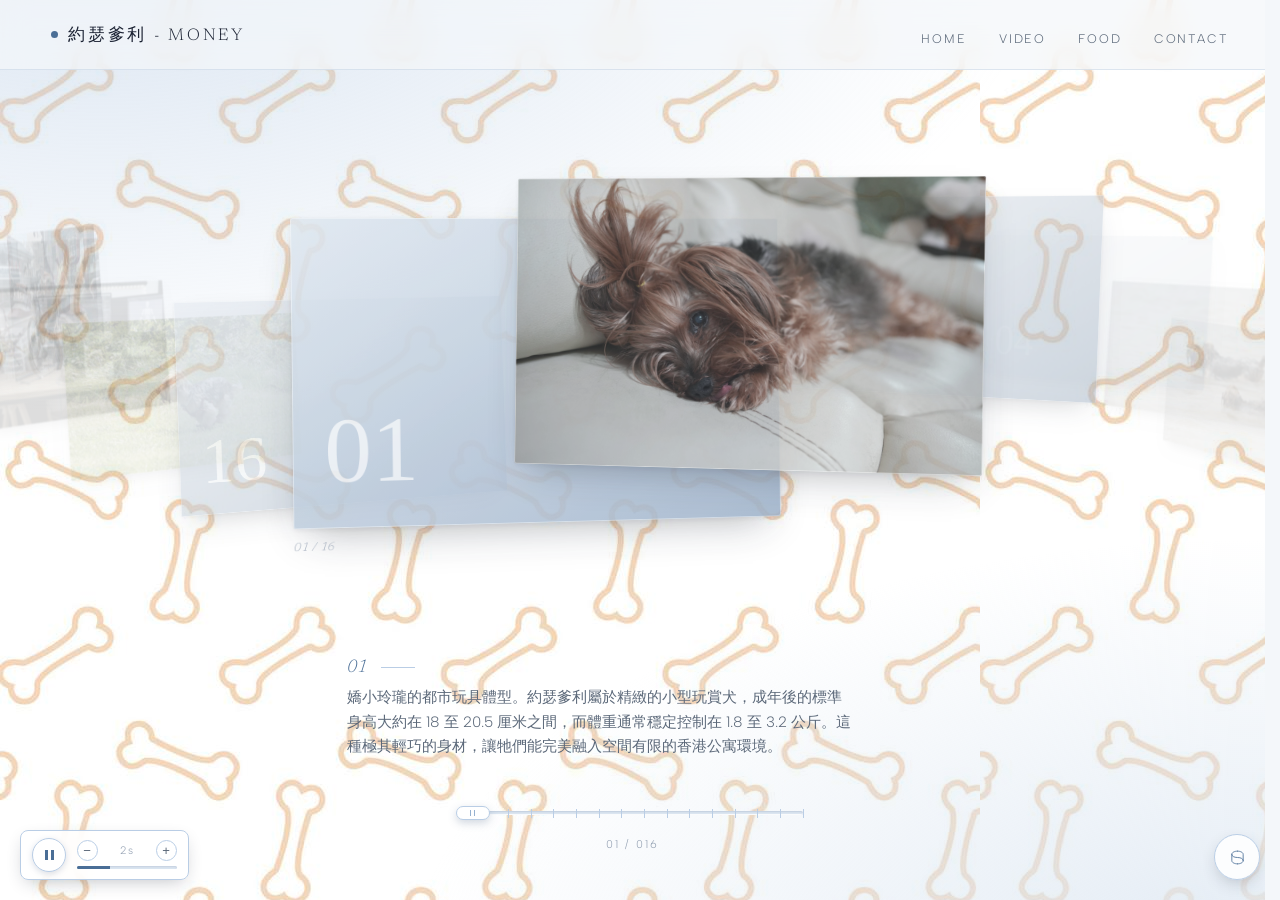
==== index.html @ bf27e322 "Add files via upload" ====
<!DOCTYPE html>

<html lang="en">

<head>
    <meta charset="UTF-8">
    <meta name="viewport" content="width=device-width, initial-scale=1">
    <title>HELIX DRIFT // Aerial archive of Hong Kong</title>
    <meta name="description"
        content="HELIX DRIFT, a nine year aerial and rooftop photographic archive of Hong Kong, wound on a single spool.">
    <link rel="preconnect" href="https://fonts.googleapis.com">
    <link rel="preconnect" href="https://fonts.gstatic.com" crossorigin>
    <link
        href="https://fonts.googleapis.com/css2?family=Albert+Sans:wght@200;300;400;500&family=Newsreader:ital,opsz,wght@0,6..72,200;0,6..72,300;0,6..72,400;1,6..72,300&display=swap"
        rel="stylesheet">
    <link rel="stylesheet" href="style.css">
</head>

<body class="mac-bg"
    style="margin: 0; background-image: url('images/bone.jpg'); background-repeat: repeat; background-attachment: fixed;">
    <header class="bar">
        <a class="brand" href="index.html"><i></i>約瑟爹利 - Money</a>
        <nav class="nav">
            <a href="index.html">Home
                <svg class="wv" viewBox="0 0 10 6" aria-hidden="true">
                    <path d="M1 1 L5 5 L9 1" />
                </svg>
            </a>
            <a href="video.html">Video
                <svg class="wv" viewBox="0 0 10 6" aria-hidden="true">
                    <path d="M1 1 L5 5 L9 1" />
                </svg>
            </a>
            <a href="food.html">Food
                <svg class="wv" viewBox="0 0 10 6" aria-hidden="true">
                    <path d="M1 1 L5 5 L9 1" />
                </svg>
            </a>
            <a href="contact.html">Contact
                <svg class="wv" viewBox="0 0 10 6" aria-hidden="true">
                    <path d="M1 1 L5 5 L9 1" />
                </svg>
            </a>

        </nav>





        <button class="burger" id="burger" aria-label="Open menu" aria-expanded="false" aria-controls="drawer">
            <span></span><span></span><span></span>
        </button>
    </header>
    <nav class="drawer" id="drawer">
        <a href="index.html">Home
            <svg class="wv" viewBox="0 0 10 6" aria-hidden="true">
                <path d="M1 1 L5 5 L9 1" />
            </svg>
        </a>
        <a href="video.html">Video
            <svg class="wv" viewBox="0 0 10 6" aria-hidden="true">
                <path d="M1 1 L5 5 L9 1" />
            </svg>
        </a>
        <a href="food.html">Food
            <svg class="wv" viewBox="0 0 10 6" aria-hidden="true">
                <path d="M1 1 L5 5 L9 1" />
            </svg>
        </a>
        <a href="contact.html">Contact
            <svg class="wv" viewBox="0 0 10 6" aria-hidden="true">
                <path d="M1 1 L5 5 L9 1" />
            </svg>
        </a>




    </nav>


    <main class="wrap" id="top">
        <div class="stage-shell">
            <div class="stage" id="stage" role="group"
                aria-label="Archive spool, drag sideways to wind through the plates">

                <div class="plate" role="button" tabindex="0" data-img="images/money01.jpg" data-alt="" data-month=""
                    data-stock="">
                    <span class="plate-media"></span>
                    <span class="plate-no">01 / 16</span>
                    <div class="plate-info">
                        <h2></h2>
                        <p>嬌小玲瓏的都市玩具體型。約瑟爹利屬於精緻的小型玩賞犬，成年後的標準身高大約在 18 至 20.5 厘米之間，而體重通常穩定控制在 1.8 至 3.2
                            公斤。這種極其輕巧的身材，讓牠們能完美融入空間有限的香港公寓環境。</p>
                    </div>
                </div>
                <div class="plate" role="button" tabindex="0" data-img="images//money02.jpg" data-alt="" data-month=""
                    data-stock="">
                    <span class="plate-media"></span>
                    <span class="plate-no">02 / 16</span>
                    <div class="plate-info">
                        <h2></h2>
                        <p>挺拔自信的優雅站姿。雖然體型在犬界中屈指可數，但牠們站立時背線筆直，頭部高高抬起，展現出一種與生俱來的自信與高貴。牠們走起路來昂首闊步、步伐輕快，完全沒有小狗的畏縮感。</p>
                    </div>
                </div>
                <div class="plate" role="button" tabindex="0" data-img="images/money03.jpg" data-alt="" data-month=""
                    data-stock="">
                    <span class="plate-media"></span>
                    <span class="plate-no">03 / 16</span>
                    <div class="plate-info">
                        <h2></h2>
                        <p>英國約克郡的工業重鎮烙印。這款迷人犬種的出產地可以追溯到 19
                            世紀工業革命時期的英國東北部約克郡（Yorkshire）。當時的約克郡是工商業重鎮，聚集了大量的煤礦場與紡織廠，也是孕育牠們的搖籃。</p>
                    </div>
                </div>
                <div class="plate" role="button" tabindex="0" data-img="images/money04.jpg" data-alt="" data-month=""
                    data-stock="">
                    <span class="plate-media"></span>
                    <span class="plate-no">04 / 16</span>
                    <div class="plate-info">
                        <h2></h2>
                        <p>多種古老梗犬的血統結晶。在起源上，牠們是蘇格蘭移民工人帶來的多種古老梗犬雜交後的結晶。其祖先包括已滅絕的克萊茲代爾梗、佩斯利梗，以及現存的斯凱梗、曼徹斯特梗與馬爾他犬，最終在 1886
                            年獲得**英國犬業俱樂部（The Kennel Club）**的正式承認。</p>
                    </div>
                </div>
                <div class="plate" role="button" tabindex="0" data-img="images/money05.jpg" data-alt="" data-month=""
                    data-stock="">
                    <span class="plate-media"></span>
                    <span class="plate-no">05 / 16</span>
                    <div class="plate-info">
                        <h2></h2>
                        <p>名副其實的礦坑捕鼠能手。雖然如今外表嬌滴滴，但牠們在歷史上是名副其實的工作獵犬。在最初的工廠與礦坑環境中，牠們憑藉著敏捷的身手，深入狹窄的縫隙與洞穴中，專門負責捕捉老鼠及害蟲。</p>
                    </div>
                </div>
                <div class="plate" role="button" tabindex="0" data-img="images/money06.jpg" data-alt="" data-month=""
                    data-stock="">
                    <span class="plate-media"></span>
                    <span class="plate-no">06 / 16</span>
                    <div class="plate-info">
                        <h2></h2>
                        <p>從勞工階級到維多利亞貴族的華麗轉身。隨著時間推移，約瑟爹利的獨特魅力吸引了英國上流社會的目光。在維多利亞女王時代，牠們標誌性的長毛經過精細打理後顯得高貴無比，迅速成為貴婦們爭相攜帶的時髦愛寵，完成了階級大躍升。
                        </p>
                    </div>
                </div>
                <div class="plate" role="button" tabindex="0" data-img="images/money07.jpg" data-alt="" data-month=""
                    data-stock="">
                    <span class="plate-media"></span>
                    <span class="plate-no">07 / 16</span>
                    <div class="plate-info">
                        <h2></h2>
                        <p>如絲綢般傾瀉的寶石長毛。約瑟爹利最引人注目的外貌特徵，莫過於那身筆直、柔滑、富有光澤的單層長毛。牠們的毛髮像絲綢一樣由背脊中線向兩邊均勻垂落，因而獲得**「會移動的寶石」**之美譽。
                        </p>
                    </div>
                </div>
                <div class="plate" role="button" tabindex="0" data-img="images/money08.jpg" data-alt="" data-month=""
                    data-stock="">
                    <span class="plate-media"></span>
                    <span class="plate-no">08 / 16</span>
                    <div class="plate-info">
                        <h2></h2>
                        <p>隨年齡轉變的奇妙毛色。牠們的毛色充滿變幻的魅力，幼犬時期通常呈現黑金色；而隨著年齡增長，成年後的背部會蛻變成亮麗的鋼藍色（Steel Blue），頭部和四肢則呈現富麗的黃褐色。</p>
                    </div>
                </div>
                <div class="plate" role="button" tabindex="0" data-img="images/money09.jpg" data-alt="" data-month=""
                    data-stock="">
                    <span class="plate-media"></span>
                    <span class="plate-no">09 / 16</span>
                    <div class="plate-info">
                        <h2></h2>
                        <p>精緻機警的面部線條。牠們擁有一個稍微扁平的頭骨，配上一雙中等大小、炯炯有神的深色眼睛。眼神中總是透露出聰明與機警，配合黑黑的小鼻子，面部輪廓顯得格外精緻可愛。</p>
                    </div>
                </div>
                <div class="plate" role="button" tabindex="0" data-img="images/money10.jpg" data-alt="" data-month=""
                    data-stock="">
                    <span class="plate-media"></span>
                    <span class="plate-no">10 / 16</span>
                    <div class="plate-info">
                        <h2></h2>
                        <p>靈動敏捷的直立 V 耳。那對小巧的 V 字形耳朵高高聳立在頭頂，稍微一有動靜就會靈活地朝聲音方向轉動。這雙耳朵不僅是牠們標誌性的外貌特徵，更是牠們對周遭環境保持高度警覺的雷達。</p>
                    </div>
                </div>
                <div class="plate" role="button" tabindex="0" data-img="images/money11.jpg" data-alt="" data-month=""
                    data-stock="">
                    <span class="plate-media"></span>
                    <span class="plate-no">11 / 16</span>
                    <div class="plate-info">
                        <h2></h2>
                        <p>小身體裡裝著大狗靈魂。約瑟爹利完美體現了「小身體，大靈魂」的特徵。牠們骨子裡完美繼承了梗犬（Terrier）的勇敢、自信與執拗，面對體型比自己大幾倍的大狗也毫不退縮，常有一種傲然的大將之風。
                        </p>
                    </div>
                </div>
                <div class="plate" role="button" tabindex="0" data-img="images/money12.jpg" data-alt="" data-month=""
                    data-stock="">
                    <span class="plate-media"></span>
                    <span class="plate-no">12 / 16</span>
                    <div class="plate-info">
                        <h2></h2>
                        <p>極度忠誠與黏人的貼心棉襖。對待家庭，牠們是一隻極度黏人且深情的伴侶犬。在家裡牠們就像一塊小磁鐵，主人走到哪裡牠們就跟到哪裡，非常享受融入家人的日常生活中，並渴望被主人寵愛。</p>
                    </div>
                </div>
                <div class="plate" role="button" tabindex="0" data-img="images/money13.jpg" data-alt="" data-month=""
                    data-stock="">
                    <span class="plate-media"></span>
                    <span class="plate-no">13 / 16</span>
                    <div class="plate-info">
                        <h2></h2>
                        <p>天生的警覺性與看門本領。由於聽覺敏銳且對環境變化非常敏銳，只要門外有任何風吹草動，牠們都會立刻察覺並發出吠叫聲提醒主人。不過，這種愛吠叫的傾向需要飼主從幼犬時期做好充足的減敏與社會化訓練。
                        </p>
                    </div>
                </div>
                <div class="plate" role="button" tabindex="0" data-img="images/money14.jpg" data-alt="" data-month=""
                    data-stock="">
                    <span class="plate-media"></span>
                    <span class="plate-no">14 / 16</span>
                    <div class="plate-info">
                        <h2></h2>
                        <p>對鼻敏感友善的低脫毛量。對許多怕家裡狗毛滿天飛的飼主來說，約瑟爹利是極佳的選擇。牠們的毛髮結構類似人類的頭髮，屬於單層毛且極少自然脫落。但由於毛髮會不斷變長，飼主需要每天細心梳理以防毛髮打結。
                        </p>
                    </div>
                </div>
                <div class="plate" role="button" tabindex="0" data-img="images/money15.jpg" data-alt="" data-month=""
                    data-stock="">
                    <span class="plate-media"></span>
                    <span class="plate-no">15 / 16</span>
                    <div class="plate-info">
                        <h2></h2>
                        <p>鍾情於捕獵遊戲與熱愛互動。雖然現在已變成純粹的寵物犬，但牠們體內依然流淌著獵犬的精力。牠們非常喜歡玩丟球、玩拉扯玩具，甚至在地毯上瘋狂挖掘的捕獵替代遊戲，每天都渴望與主人進行豐富的互動。
                        </p>
                    </div>
                </div>
                <div class="plate" role="button" tabindex="0" data-img="images/money16.jpg" data-alt="" data-month=""
                    data-stock="">
                    <span class="plate-media"></span>
                    <span class="plate-no">16 / 16</span>
                    <div class="plate-info">
                        <h2></h2>
                        <p>小型犬常見的健康關懷。在日常照顧上，除了毛髮美容，飼主在日常生活中需要多加留意牠們脆弱的骨骼與器官。特別是髕骨異位、氣管塌陷以及牙周病等小型玩具犬常見的健康問題，需要定期尋求獸醫檢查。
                        </p>
                    </div>
                </div>



            </div>
        </div>
        <section class="caption rv" id="caption" aria-live="polite">
            <div class="cap-head">
                <span class="cap-no" id="capNo">01</span>
                <span class="cap-rule"></span>
                <h1 class="cap-title" id="capTitle">Khlong Toei Water Tanks</h1>
            </div>
            <p class="cap-desc" id="capDesc"></p>
            <div class="cap-meta" id="capMeta"></div>
        </section>
        <div class="scrub-shell rv" id="scrubShell">
            <div class="scrub" id="scrub" role="slider" tabindex="0" aria-label="Spool position" aria-valuemin="1"
                aria-valuemax="9" aria-valuenow="1">
                <div class="scrub-track"></div>
                <div class="scrub-fill" id="scrubFill"></div>
                <div class="scrub-ticks" id="ticks"></div>
                <div class="thumb" id="thumb">
                    <i></i><i></i>
                </div>
            </div>
            <div class="scrub-label" id="scrubLabel">01 / 16</div>
        </div>
        <div></div>
    </main>
    <div class="transport" id="transport" role="group" aria-label="Auto advance">
        <button class="tp-btn playing" id="tpBtn" aria-pressed="true" aria-label="Pause auto advance">
            <svg class="ico-play" width="12" height="13" viewBox="0 0 12 13" aria-hidden="true">
                <path d="M1 1.2 11 6.5 1 11.8Z" fill="#4A6E96" />
            </svg>
            <svg class="ico-pause" width="11" height="12" viewBox="0 0 11 12" aria-hidden="true">
                <rect x="1" y="1" width="3" height="10" fill="#4A6E96" />
                <rect x="7" y="1" width="3" height="10" fill="#4A6E96" />
            </svg>
        </button>
        <span class="tp-stack">
            <span class="tp-dur">
                <button class="tp-step" id="tpMinus" aria-label="Shorter interval">&minus;</button>
                <span class="tp-val" id="tpVal" aria-live="polite">2s</span>
                <button class="tp-step" id="tpPlus" aria-label="Longer interval">+</button>
            </span>
            <span class="tp-line" aria-hidden="true"><i id="tpFill"></i></span>
        </span>
    </div>
    <button class="fab" id="fab" aria-label="Open coil control">
        <svg width="17" height="17" viewBox="0 0 24 24" fill="none" stroke="#4A6E96" stroke-width="1.2"
            stroke-linecap="round">
            <path d="M12 3c-4.5 0-8 2-8 4.5S7 12 12 12s8 2 8 4.5S16.5 21 12 21" />
            <path d="M4 7.5v9C4 19 7.5 21 12 21" />
            <path d="M20 16.5v-9C20 5 16.5 3 12 3" />
        </svg>
    </button>
    <section class="panel" id="panel" role="dialog" aria-label="Coil control" aria-modal="false">
        <h2>Coil</h2>
        <div class="slot">
            <label for="sRx"><span>Coil width</span><span id="vRx">600</span></label>
            <input type="range" id="sRx" min="360" max="780" step="10" value="600">
        </div>
        <div class="slot">
            <label for="sRy"><span>Coil rise</span><span id="vRy">54</span></label>
            <input type="range" id="sRy" min="0" max="96" step="2" value="54">
        </div>
        <div class="slot">
            <label for="sFall"><span>Depth falloff</span><span id="vFall">0.52</span></label>
            <input type="range" id="sFall" min="0.30" max="0.86" step="0.02" value="0.52">
        </div>
        <div class="panel-out">
            <span class="state" id="state">Working spool</span>
            <button class="close" id="close" aria-label="Close coil control">&times;</button>
        </div>
    </section>
    <script src="script.js"></script>
</body>

</html>
---- style.css ----
/*
  Helix Drift Template
  https://templatemo.com/tm-630-helix-drift
*/

:root {
    --canvas: #F4F7FA;
    --sunk: #DDE7F2;
    --pastel: #B9CDE5;
    --pastel-deep: #96B1D0;
    --ink: #1B2233;
    --ink-2: #5B6879;
    --ink-3: #93A0B2;
    --accent: #4A6E96;

    --bar: 70px;
    --plate-w: min(46vw, 620px);

    --rx: 600;
    --ry: 54;
    --coil: 0.9;
    --fall: 0.52;

    --ease: cubic-bezier(.22, 1, .36, 1);
    --dur: .6s;
}

* {
    box-sizing: border-box;
    margin: 0;
    padding: 0
}

html {
    -webkit-text-size-adjust: 100%;
    scroll-behavior: smooth;
    scroll-padding-top: calc(var(--bar) + 18px);
    scrollbar-gutter: stable;
}

body {
    min-height: 100vh;
    background: var(--canvas);
    color: var(--ink);
    font-family: 'Albert Sans', system-ui, sans-serif;
    font-weight: 300;
    overflow-x: hidden;
    position: relative;
}

/* ambient washes */
body::before {
    content: "";
    position: fixed;
    inset: 0;
    z-index: 0;
    pointer-events: none;
    background:
        radial-gradient(120vw 90vh at 8% -10%, rgba(185, 205, 229, .55), transparent 62%),
        radial-gradient(110vw 80vh at 98% 108%, rgba(221, 231, 242, .85), transparent 60%);
}

/* grid + grain */
body::after {
    content: "";
    position: fixed;
    inset: 0;
    z-index: 0;
    pointer-events: none;
    background-image:
        url("data:image/svg+xml;utf8,<svg xmlns='http://www.w3.org/2000/svg' width='320' height='320'><filter id='n'><feTurbulence type='fractalNoise' baseFrequency='0.34' numOctaves='2' stitchTiles='stitch'/></filter><rect width='320' height='320' filter='url(%23n)' opacity='0.10'/></svg>"),
        linear-gradient(to right, rgba(150, 177, 208, .30) 1px, transparent 1px),
        linear-gradient(to bottom, rgba(150, 177, 208, .30) 1px, transparent 1px);
    background-size: 320px 320px, 72px 72px, 72px 72px;
    mix-blend-mode: overlay;
    opacity: .5;
    -webkit-mask-image: radial-gradient(80vw 80vh at 50% 42%, #000 20%, transparent 82%);
    mask-image: radial-gradient(80vw 80vh at 50% 42%, #000 20%, transparent 82%);
}

.wrap {
    position: relative;
    z-index: 1
}

/* ---------- bar ---------- */
.bar {
    position: fixed;
    top: 0;
    left: 0;
    right: 0;
    height: var(--bar);
    z-index: 60;
    display: flex;
    align-items: center;
    justify-content: space-between;
    padding: 0 clamp(18px, 4vw, 54px);
    background: rgba(244, 247, 250, .72);
    backdrop-filter: blur(14px) saturate(120%);
    -webkit-backdrop-filter: blur(14px) saturate(120%);
    border-bottom: 1px solid rgba(150, 177, 208, .28);
}

.brand {
    font-family: 'Newsreader', serif;
    font-weight: 300;
    font-size: 1.06rem;
    letter-spacing: .16em;
    text-transform: uppercase;
    color: var(--ink);
    display: flex;
    align-items: center;
    gap: .62rem;
    text-decoration: none;
}

.brand i {
    width: 7px;
    height: 7px;
    border-radius: 50%;
    background: var(--accent);
    display: block;
    flex: 0 0 auto;
}

.nav {
    display: flex;
    gap: 2rem;
    align-items: center
}

.nav a {
    position: relative;
    color: var(--ink-2);
    text-decoration: none;
    font-size: .78rem;
    letter-spacing: .15em;
    text-transform: uppercase;
    font-weight: 300;
    padding: 14px 0 6px;
}

/* hover drops a chevron in from above the label */
.nav a,
.drawer a {
    transition: color .34s var(--ease)
}

.nav a:hover,
.nav a:focus-visible,
.drawer a:hover,
.drawer a:focus-visible {
    color: var(--accent)
}

.wv {
    position: absolute;
    left: 50%;
    top: 2px;
    width: 10px;
    height: 6px;
    overflow: visible;
    pointer-events: none;
    opacity: 0;
    transform: translate(-50%, -7px);
    transition: opacity .3s var(--ease), transform .42s var(--ease);
}

.wv path {
    fill: none;
    stroke: var(--accent);
    stroke-width: 1;
    stroke-linecap: round;
    stroke-linejoin: round;
}

.nav a:hover .wv,
.nav a:focus-visible .wv {
    opacity: 1;
    transform: translate(-50%, 0)
}

.drawer a {
    position: relative;
    padding: .95rem 0 .85rem
}

.drawer a .wv {
    left: 0;
    top: 2px;
    bottom: auto;
    transform: translate(0, -7px)
}

.drawer a:hover .wv,
.drawer a:focus-visible .wv {
    opacity: 1;
    transform: translate(0, 0)
}

.burger {
    display: none;
    width: 40px;
    height: 40px;
    border: 1px solid rgba(150, 177, 208, .5);
    background: transparent;
    border-radius: 2px;
    cursor: pointer;
    align-items: center;
    justify-content: center;
    flex-direction: column;
    gap: 5px;
}

.burger span {
    display: block;
    width: 16px;
    height: 1px;
    background: var(--ink);
    transition: transform .3s var(--ease), opacity .3s
}

.burger[aria-expanded="true"] span:nth-child(1) {
    transform: translateY(3px) rotate(45deg)
}

.burger[aria-expanded="true"] span:nth-child(2) {
    opacity: 0
}

.burger[aria-expanded="true"] span:nth-child(3) {
    transform: translateY(-3px) rotate(-45deg)
}

/* drawer is a SIBLING of .bar, never a child */
.drawer {
    position: fixed;
    top: var(--bar);
    left: 0;
    right: 0;
    z-index: 55;
    height: calc(100dvh - var(--bar));
    padding: 1.9rem clamp(18px, 5vw, 40px) 80px;
    background: var(--canvas);
    overflow-y: auto;
    overscroll-behavior: contain;
    display: flex;
    flex-direction: column;
    gap: .9rem;
    transform: translateY(-12px);
    opacity: 0;
    visibility: hidden;
    pointer-events: none;
    transition: opacity .32s var(--ease), transform .32s var(--ease), visibility .32s;
}

.drawer.open {
    transform: none;
    opacity: 1;
    visibility: visible;
    pointer-events: auto
}

/* page behind the open drawer stops scrolling, so only one scrollbar is ever live */
body.lock {
    overflow: hidden
}

/* the spool controls slide off to their own side once the stage is scrolled past */
body.away .transport {
    transform: translateX(calc(-100% - 30px));
    opacity: 0;
    pointer-events: none
}

body.away .fab,
body.away .panel {
    transform: translateX(calc(100% + 30px));
    opacity: 0;
    pointer-events: none
}

body.lock .transport,
body.lock .fab {
    opacity: 0;
    pointer-events: none;
    transform: translateY(8px);
}

.drawer a {
    color: var(--ink);
    text-decoration: none;
    font-family: 'Newsreader', serif;
    font-size: 1.15rem;
    font-weight: 300;
    letter-spacing: .01em;
    border-bottom: 1px solid rgba(150, 177, 208, .3);
}

/* ---------- stage ---------- */
.stage-shell {
    padding-top: var(--bar)
}

.stage {
    position: relative;
    height: min(62vh, 560px);
    min-height: 340px;
    perspective: 1400px;
    touch-action: pan-y;
    cursor: grab;
    overflow: hidden;
    min-width: 0;
}

.stage.grabbing {
    cursor: grabbing
}

.plate {
    position: absolute;
    left: 50%;
    top: 50%;
    display: block;
    width: var(--plate-w);
    aspect-ratio: 16/10;
    padding: 0;
    border: 0;
    background: transparent;
    border-radius: 3px;
    cursor: pointer;
    -webkit-user-drag: none;
    user-select: none;
    transform-style: preserve-3d;
    backface-visibility: hidden;
    /* promoted once at parse time, never toggled, toggling is what flashes on mobile */
    will-change: transform, opacity;
}

.plate>* {
    pointer-events: none
}

.plate-media {
    position: absolute;
    inset: 0;
    border-radius: 3px;
    overflow: hidden;
    background-color: var(--sunk);
    background-size: cover;
    background-position: center;
    box-shadow: 0 22px 46px -20px rgba(27, 34, 51, .42), 0 2px 6px rgba(27, 34, 51, .08);
}

.plate-media::after {
    content: "";
    position: absolute;
    inset: 0;
    box-shadow: inset 0 0 0 1px rgba(255, 255, 255, .42);
    border-radius: 3px;
}

.plate-no {
    position: absolute;
    left: 0;
    bottom: -30px;
    font-family: 'Newsreader', serif;
    font-style: italic;
    font-weight: 300;
    font-size: .9rem;
    color: var(--ink-3);
    letter-spacing: .04em;
    opacity: 0;
    transition: opacity .3s;
}

.plate.is-centre .plate-no {
    opacity: 1
}

.plate.press .plate-media {
    transform: scale(.988);
    transition: transform .14s var(--ease)
}

.plate:focus-visible {
    outline: 2px solid var(--accent);
    outline-offset: 6px
}

/* the real copy lives here in the markup, the caption block reads it out */
.plate-info {
    position: absolute;
    width: 1px;
    height: 1px;
    overflow: hidden;
    clip-path: inset(50%);
    white-space: nowrap;
}

/* ---------- caption ---------- */
.caption {
    max-width: 620px;
    min-height: 96px;
    margin: 1.9rem auto 0;
    padding: 0 clamp(18px, 5vw, 24px);
    transition: opacity .22s var(--ease), transform .22s var(--ease);
}

.caption.swap {
    opacity: 0;
    transform: translateY(6px)
}

.cap-head {
    display: flex;
    align-items: baseline;
    gap: .9rem;
    margin-bottom: .5rem
}

.cap-no {
    font-family: 'Newsreader', serif;
    font-style: italic;
    font-weight: 300;
    font-size: 1.15rem;
    color: var(--accent)
}

.cap-rule {
    flex: 0 0 34px;
    height: 1px;
    background: var(--pastel);
    transform: translateY(-4px)
}

.cap-title {
    font-family: 'Newsreader', serif;
    font-weight: 300;
    font-size: 1.5rem;
    letter-spacing: -.02em;
    line-height: 1.2
}

.cap-desc {
    font-size: .94rem;
    line-height: 1.62;
    color: var(--ink-2);
    font-weight: 300;
    max-width: 56ch
}

.cap-meta {
    margin-top: .7rem;
    font-size: .7rem;
    letter-spacing: .16em;
    text-transform: uppercase;
    color: var(--ink-3);
    display: flex;
    flex-wrap: wrap;
    gap: .4rem 1.1rem;
}

/* ---------- scrub ---------- */
.scrub-shell {
    margin: 1.9rem auto 0;
    width: 340px;
    max-width: calc(100vw - 44px);
    min-width: 0;
}

.scrub {
    position: relative;
    height: 26px;
    display: flex;
    align-items: center;
    touch-action: none;
    cursor: pointer;
}

.scrub:focus-visible {
    outline: 2px solid var(--accent);
    outline-offset: 6px;
    border-radius: 4px
}

.scrub-track {
    position: absolute;
    left: 0;
    right: 0;
    height: 4px;
    border-radius: 2px;
    background: var(--sunk);
    box-shadow: inset 0 1px 2px rgba(90, 110, 145, .22), inset 0 -1px 0 rgba(255, 255, 255, .9);
}

.scrub-fill {
    position: absolute;
    left: 0;
    height: 4px;
    border-radius: 2px;
    background: var(--pastel-deep);
    width: 0;
}

.scrub-ticks {
    position: absolute;
    left: 0;
    right: 0;
    height: 26px;
    pointer-events: none
}

.tick {
    position: absolute;
    top: 50%;
    width: 1px;
    height: 9px;
    margin-top: -4.5px;
    background: var(--pastel);
    transition: height .3s var(--ease), background .3s, margin-top .3s var(--ease);
}

.tick.on {
    height: 13px;
    margin-top: -6.5px;
    background: var(--accent)
}

.thumb {
    position: absolute;
    top: 50%;
    width: 34px;
    height: 14px;
    margin-top: -7px;
    margin-left: -17px;
    border-radius: 7px;
    background: #fff;
    border: 1px solid var(--pastel);
    box-shadow: 0 3px 8px rgba(90, 110, 145, .28);
    display: flex;
    align-items: center;
    justify-content: center;
    gap: 3px;
    pointer-events: none;
}

.thumb i {
    width: 1px;
    height: 6px;
    background: var(--pastel-deep);
    display: block
}

.scrub-label {
    margin-top: .7rem;
    text-align: center;
    font-size: .7rem;
    letter-spacing: .18em;
    color: var(--ink-3);
    font-variant-numeric: tabular-nums;
}

/* ---------- footer ---------- */
.foot {
    margin-top: clamp(48px, 8vh, 96px);
    background: var(--sunk);
    border-top: 1px solid rgba(150, 177, 208, .4);
    padding: 2.4rem clamp(18px, 5vw, 54px);
    display: flex;
    flex-wrap: wrap;
    gap: 1rem;
    justify-content: space-between;
    align-items: center;
    font-size: .78rem;
    color: var(--ink-2);
}

.foot a {
    color: var(--accent);
    text-decoration: none;
    border-bottom: 1px solid rgba(74, 110, 150, .35)
}

.foot a:hover {
    border-bottom-color: var(--accent)
}

/* ---------- coil control ---------- */
.fab {
    position: fixed;
    right: 20px;
    bottom: 20px;
    z-index: 70;
    width: 46px;
    height: 46px;
    border-radius: 50%;
    background: rgba(255, 255, 255, .86);
    border: 1px solid var(--pastel);
    backdrop-filter: blur(10px);
    -webkit-backdrop-filter: blur(10px);
    box-shadow: 0 6px 18px -6px rgba(27, 34, 51, .3);
    display: flex;
    align-items: center;
    justify-content: center;
    cursor: pointer;
    transition: opacity .3s var(--ease), transform .3s var(--ease);
}

.fab.gone {
    opacity: 0;
    transform: scale(.68);
    pointer-events: none
}

.fab:focus-visible {
    outline: 2px solid var(--accent);
    outline-offset: 3px
}

.panel {
    position: fixed;
    right: 20px;
    bottom: 20px;
    z-index: 71;
    width: min(308px, calc(100vw - 28px));
    padding: 1.15rem 1.15rem .95rem;
    border-radius: 8px;
    background: rgba(255, 255, 255, .82);
    backdrop-filter: blur(16px) saturate(124%);
    -webkit-backdrop-filter: blur(16px) saturate(124%);
    border: 1px solid rgba(255, 255, 255, .9);
    box-shadow: -6px -6px 16px rgba(255, 255, 255, .9), 6px 6px 20px rgba(150, 177, 208, .34);
    opacity: 0;
    visibility: hidden;
    transform: translateY(14px) scale(.97);
    pointer-events: none;
    transition: opacity .3s var(--ease), transform .3s var(--ease), visibility .3s;
}

.panel.open {
    opacity: 1;
    visibility: visible;
    transform: none;
    pointer-events: auto
}

.panel h2 {
    font-family: 'Newsreader', serif;
    font-weight: 300;
    font-size: .94rem;
    letter-spacing: .14em;
    text-transform: uppercase;
    color: var(--ink);
    margin-bottom: 1rem;
}

.slot {
    margin-bottom: .85rem
}

.slot label {
    display: flex;
    justify-content: space-between;
    font-size: .68rem;
    letter-spacing: .14em;
    text-transform: uppercase;
    color: var(--ink-3);
    margin-bottom: .45rem;
    font-variant-numeric: tabular-nums;
}

input[type=range] {
    -webkit-appearance: none;
    appearance: none;
    width: 100%;
    height: 16px;
    background: transparent;
    cursor: pointer;
}

input[type=range]::-webkit-slider-runnable-track {
    height: 4px;
    border-radius: 2px;
    background: linear-gradient(to right, var(--pastel-deep) 0 var(--fill, 50%), var(--sunk) var(--fill, 50%) 100%);
    box-shadow: inset 0 1px 2px rgba(90, 110, 145, .2);
}

input[type=range]::-moz-range-track {
    height: 4px;
    border-radius: 2px;
    background: linear-gradient(to right, var(--pastel-deep) 0 var(--fill, 50%), var(--sunk) var(--fill, 50%) 100%);
}

input[type=range]::-webkit-slider-thumb {
    -webkit-appearance: none;
    width: 15px;
    height: 15px;
    border-radius: 50%;
    background: #fff;
    border: 1px solid var(--pastel-deep);
    margin-top: -5.5px;
    box-shadow: 0 2px 5px rgba(90, 110, 145, .3);
}

input[type=range]::-moz-range-thumb {
    width: 15px;
    height: 15px;
    border-radius: 50%;
    border: 1px solid var(--pastel-deep);
    background: #fff;
    box-shadow: 0 2px 5px rgba(90, 110, 145, .3);
}

input[type=range]:focus-visible {
    outline: 2px solid var(--accent);
    outline-offset: 4px;
    border-radius: 4px
}

.panel-out {
    display: flex;
    align-items: center;
    gap: .7rem;
    margin-top: .9rem;
    padding-top: .75rem;
    border-top: 1px solid rgba(150, 177, 208, .35);
}

.state {
    font-size: .76rem;
    color: var(--ink-2);
    letter-spacing: .02em
}

.close {
    margin-left: auto;
    width: 36px;
    height: 36px;
    border-radius: 50%;
    border: 1px solid var(--pastel);
    background: rgba(255, 255, 255, .9);
    cursor: pointer;
    display: flex;
    align-items: center;
    justify-content: center;
    box-shadow: -3px -3px 8px rgba(255, 255, 255, .9), 3px 3px 8px rgba(150, 177, 208, .3);
    color: var(--ink-2);
    font-size: 1rem;
    line-height: 1;
}

.close:active {
    box-shadow: inset 2px 2px 5px rgba(150, 177, 208, .35)
}

.close:focus-visible {
    outline: 2px solid var(--accent);
    outline-offset: 3px
}


/* ---------- sheets ---------- */
.sheet {
    max-width: 620px;
    margin: clamp(52px, 9vh, 104px) auto 0;
    padding: 0 clamp(18px, 5vw, 24px);
}

.sheet-tag {
    display: block;
    font-size: .68rem;
    letter-spacing: .2em;
    text-transform: uppercase;
    color: var(--ink-3);
    margin-bottom: .9rem;
}

.sheet h2 {
    font-family: 'Newsreader', serif;
    font-weight: 300;
    font-size: clamp(1.5rem, 3.4vw, 2rem);
    letter-spacing: -.02em;
    line-height: 1.18;
    margin-bottom: 1rem;
}

.sheet p {
    font-size: .95rem;
    line-height: 1.75;
    color: var(--ink-2);
    margin-bottom: 1rem;
    max-width: 58ch
}

.facts {
    display: grid;
    grid-template-columns: repeat(2, 1fr);
    gap: 1px;
    margin-top: 1.6rem;
    background: rgba(150, 177, 208, .35);
    border: 1px solid rgba(150, 177, 208, .35);
    border-radius: 3px;
    overflow: hidden;
}

.facts>div {
    background: var(--canvas);
    padding: .95rem 1rem
}

.facts dt {
    font-size: .66rem;
    letter-spacing: .16em;
    text-transform: uppercase;
    color: var(--ink-3);
    margin-bottom: .35rem
}

.facts dd {
    font-family: 'Newsreader', serif;
    font-weight: 300;
    font-size: 1.15rem;
    color: var(--ink)
}

.lines {
    list-style: none;
    margin-top: 1.4rem;
    border-top: 1px solid rgba(150, 177, 208, .35)
}

.lines li {
    display: flex;
    flex-wrap: wrap;
    gap: .4rem 1.4rem;
    align-items: baseline;
    padding: .85rem 0;
    border-bottom: 1px solid rgba(150, 177, 208, .35);
}

.lines span {
    flex: 0 0 84px;
    font-size: .66rem;
    letter-spacing: .16em;
    text-transform: uppercase;
    color: var(--ink-3);
}

.lines a {
    color: var(--ink);
    text-decoration: none;
    border-bottom: 1px solid rgba(74, 110, 150, .3);
    font-size: .95rem
}

.lines a:hover {
    border-bottom-color: var(--accent);
    color: var(--accent)
}

/* ---------- transport ---------- */
.transport {
    position: fixed;
    left: 20px;
    bottom: 20px;
    z-index: 70;
    display: flex;
    align-items: center;
    gap: .65rem;
    padding: .45rem .7rem;
    border-radius: 8px;
    background: rgba(255, 255, 255, .86);
    border: 1px solid var(--pastel);
    backdrop-filter: blur(10px) saturate(120%);
    -webkit-backdrop-filter: blur(10px) saturate(120%);
    box-shadow: 0 6px 18px -6px rgba(27, 34, 51, .3);
    transition: opacity .28s var(--ease), transform .28s var(--ease);
}

.tp-btn {
    width: 34px;
    height: 34px;
    border-radius: 50%;
    flex: 0 0 auto;
    border: 1px solid var(--pastel);
    background: #fff;
    cursor: pointer;
    display: flex;
    align-items: center;
    justify-content: center;
    box-shadow: 0 2px 6px rgba(90, 110, 145, .22);
}

.tp-btn .ico-pause {
    display: none
}

.tp-btn.playing .ico-play {
    display: none
}

.tp-btn.playing .ico-pause {
    display: block
}

.tp-stack {
    display: flex;
    flex-direction: column;
    gap: 5px;
    width: 100px
}

.tp-line {
    position: relative;
    display: block;
    width: 100%;
    height: 3px;
    border-radius: 2px;
    overflow: hidden;
    background: var(--sunk);
    box-shadow: inset 0 1px 2px rgba(90, 110, 145, .2);
}

.tp-line i {
    position: absolute;
    left: 0;
    top: 0;
    bottom: 0;
    width: 0;
    background: var(--accent)
}

.tp-dur {
    display: flex;
    align-items: center;
    justify-content: space-between;
    width: 100%
}

.tp-step {
    width: 21px;
    height: 21px;
    border-radius: 50%;
    flex: 0 0 auto;
    border: 1px solid var(--pastel);
    background: #fff;
    color: var(--ink-2);
    font-size: .82rem;
    line-height: 1;
    cursor: pointer;
    display: flex;
    align-items: center;
    justify-content: center;
}

.tp-step[disabled] {
    opacity: .35;
    cursor: default
}

.tp-val {
    flex: 1 1 auto;
    text-align: center;
    font-size: .68rem;
    letter-spacing: .08em;
    color: var(--ink-3);
    font-variant-numeric: tabular-nums;
}

.tp-btn:focus-visible,
.tp-step:focus-visible {
    outline: 2px solid var(--accent);
    outline-offset: 3px
}

/* ---------- reveal ---------- */
.rv {
    opacity: 0;
    transform: translateY(16px);
    transition: opacity .7s var(--ease), transform .7s var(--ease)
}

.rv.in {
    opacity: 1;
    transform: none
}

/* ---------- responsive ---------- */
@media (max-width:900px) {

    /* fixed + mix-blend-mode repaints the whole layer on every scroll frame on mobile */
    body::before,
    body::after {
        position: absolute;
        mix-blend-mode: normal
    }

    body::after {
        opacity: .28
    }

    :root {
        --bar: 64px;
        --plate-w: min(74vw, 420px);
        --rx: 280;
    }

    .nav {
        display: none
    }

    .burger {
        display: flex
    }

    .bar {
        background: var(--canvas);
        backdrop-filter: none;
        -webkit-backdrop-filter: none
    }

    .stage {
        height: 48vh;
        min-height: 280px
    }

    .caption {
        margin-top: 1.4rem
    }
}

@media (max-width:560px) {
    :root {
        --plate-w: min(80vw, 360px);
        --rx: 200;
    }

    .cap-title {
        font-size: 1.28rem
    }

    .facts {
        grid-template-columns: 1fr
    }

    .transport {
        left: 14px;
        bottom: 14px;
        gap: .55rem;
        padding: .4rem .55rem
    }

    .tp-stack {
        width: 78px
    }

    .fab {
        right: 16px;
        bottom: 16px;
        width: 42px;
        height: 42px
    }

    .panel {
        right: 14px;
        bottom: 14px
    }
}

@media (prefers-reduced-motion:reduce) {
    html {
        scroll-behavior: auto
    }

    *,
    *::before,
    *::after {
        animation-duration: .001ms !important;
        transition-duration: .001ms !important
    }

    .rv {
        opacity: 1;
        transform: none
    }
}
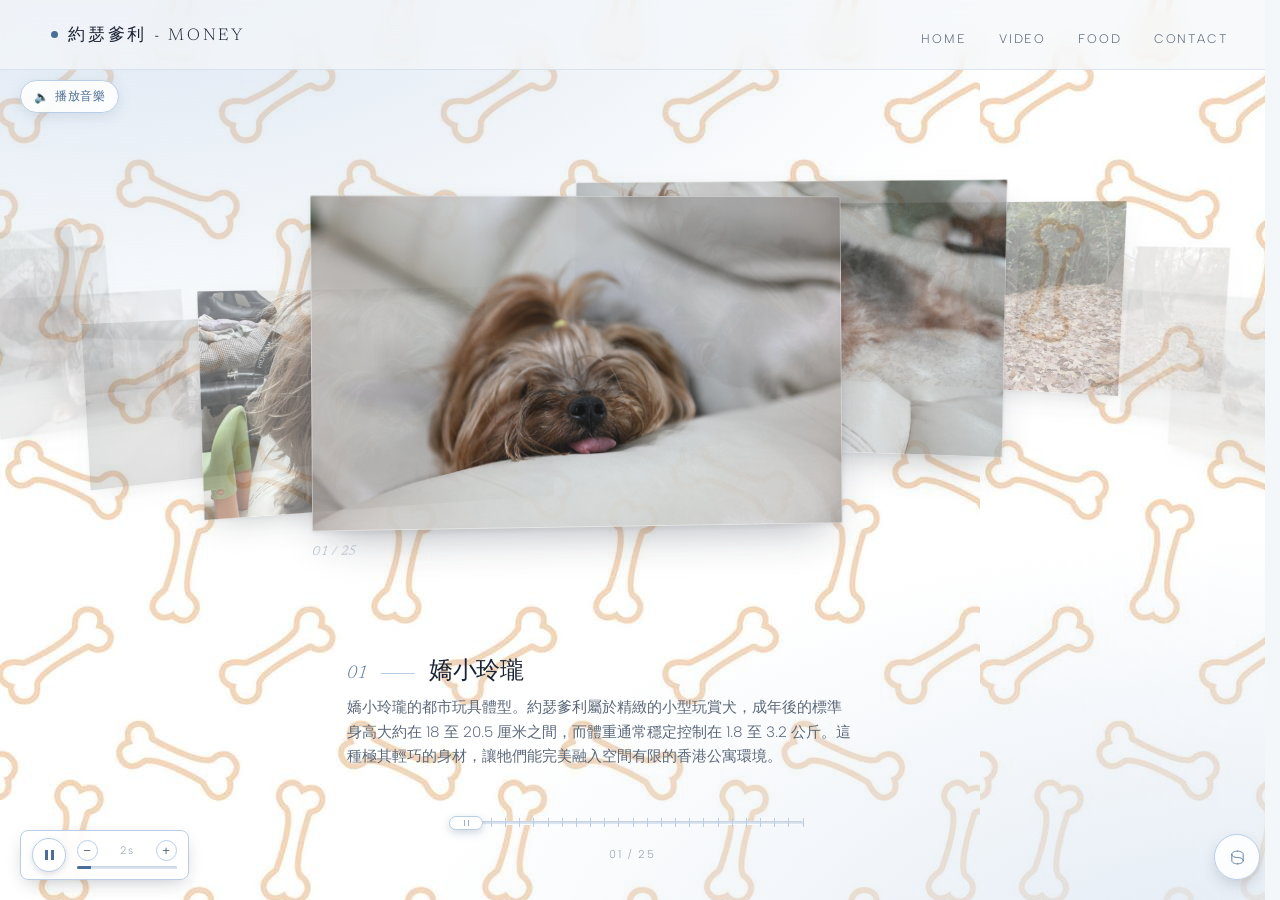
==== commit 238db508: "Update site: 25-photo spool, Chinese descriptions, background music, lowercase image names" ====
--- a/index.html
+++ b/index.html
@@ -1,319 +1,519 @@
-<!DOCTYPE html>
-
-<html lang="en">
-
-<head>
-    <meta charset="UTF-8">
-    <meta name="viewport" content="width=device-width, initial-scale=1">
-    <title>HELIX DRIFT // Aerial archive of Hong Kong</title>
-    <meta name="description"
-        content="HELIX DRIFT, a nine year aerial and rooftop photographic archive of Hong Kong, wound on a single spool.">
-    <link rel="preconnect" href="https://fonts.googleapis.com">
-    <link rel="preconnect" href="https://fonts.gstatic.com" crossorigin>
-    <link
-        href="https://fonts.googleapis.com/css2?family=Albert+Sans:wght@200;300;400;500&family=Newsreader:ital,opsz,wght@0,6..72,200;0,6..72,300;0,6..72,400;1,6..72,300&display=swap"
-        rel="stylesheet">
-    <link rel="stylesheet" href="style.css">
-</head>
-
-<body class="mac-bg"
-    style="margin: 0; background-image: url('images/bone.jpg'); background-repeat: repeat; background-attachment: fixed;">
-    <header class="bar">
-        <a class="brand" href="index.html"><i></i>約瑟爹利 - Money</a>
-        <nav class="nav">
-            <a href="index.html">Home
-                <svg class="wv" viewBox="0 0 10 6" aria-hidden="true">
-                    <path d="M1 1 L5 5 L9 1" />
-                </svg>
-            </a>
-            <a href="video.html">Video
-                <svg class="wv" viewBox="0 0 10 6" aria-hidden="true">
-                    <path d="M1 1 L5 5 L9 1" />
-                </svg>
-            </a>
-            <a href="food.html">Food
-                <svg class="wv" viewBox="0 0 10 6" aria-hidden="true">
-                    <path d="M1 1 L5 5 L9 1" />
-                </svg>
-            </a>
-            <a href="contact.html">Contact
-                <svg class="wv" viewBox="0 0 10 6" aria-hidden="true">
-                    <path d="M1 1 L5 5 L9 1" />
-                </svg>
-            </a>
-
-        </nav>
-
-
-
-
-
-        <button class="burger" id="burger" aria-label="Open menu" aria-expanded="false" aria-controls="drawer">
-            <span></span><span></span><span></span>
-        </button>
-    </header>
-    <nav class="drawer" id="drawer">
-        <a href="index.html">Home
-            <svg class="wv" viewBox="0 0 10 6" aria-hidden="true">
-                <path d="M1 1 L5 5 L9 1" />
-            </svg>
-        </a>
-        <a href="video.html">Video
-            <svg class="wv" viewBox="0 0 10 6" aria-hidden="true">
-                <path d="M1 1 L5 5 L9 1" />
-            </svg>
-        </a>
-        <a href="food.html">Food
-            <svg class="wv" viewBox="0 0 10 6" aria-hidden="true">
-                <path d="M1 1 L5 5 L9 1" />
-            </svg>
-        </a>
-        <a href="contact.html">Contact
-            <svg class="wv" viewBox="0 0 10 6" aria-hidden="true">
-                <path d="M1 1 L5 5 L9 1" />
-            </svg>
-        </a>
-
-
-
-
-    </nav>
-
-
-    <main class="wrap" id="top">
-        <div class="stage-shell">
-            <div class="stage" id="stage" role="group"
-                aria-label="Archive spool, drag sideways to wind through the plates">
-
-                <div class="plate" role="button" tabindex="0" data-img="images/money01.jpg" data-alt="" data-month=""
-                    data-stock="">
-                    <span class="plate-media"></span>
-                    <span class="plate-no">01 / 16</span>
-                    <div class="plate-info">
-                        <h2></h2>
-                        <p>嬌小玲瓏的都市玩具體型。約瑟爹利屬於精緻的小型玩賞犬，成年後的標準身高大約在 18 至 20.5 厘米之間，而體重通常穩定控制在 1.8 至 3.2
-                            公斤。這種極其輕巧的身材，讓牠們能完美融入空間有限的香港公寓環境。</p>
-                    </div>
-                </div>
-                <div class="plate" role="button" tabindex="0" data-img="images//money02.jpg" data-alt="" data-month=""
-                    data-stock="">
-                    <span class="plate-media"></span>
-                    <span class="plate-no">02 / 16</span>
-                    <div class="plate-info">
-                        <h2></h2>
-                        <p>挺拔自信的優雅站姿。雖然體型在犬界中屈指可數，但牠們站立時背線筆直，頭部高高抬起，展現出一種與生俱來的自信與高貴。牠們走起路來昂首闊步、步伐輕快，完全沒有小狗的畏縮感。</p>
-                    </div>
-                </div>
-                <div class="plate" role="button" tabindex="0" data-img="images/money03.jpg" data-alt="" data-month=""
-                    data-stock="">
-                    <span class="plate-media"></span>
-                    <span class="plate-no">03 / 16</span>
-                    <div class="plate-info">
-                        <h2></h2>
-                        <p>英國約克郡的工業重鎮烙印。這款迷人犬種的出產地可以追溯到 19
-                            世紀工業革命時期的英國東北部約克郡（Yorkshire）。當時的約克郡是工商業重鎮，聚集了大量的煤礦場與紡織廠，也是孕育牠們的搖籃。</p>
-                    </div>
-                </div>
-                <div class="plate" role="button" tabindex="0" data-img="images/money04.jpg" data-alt="" data-month=""
-                    data-stock="">
-                    <span class="plate-media"></span>
-                    <span class="plate-no">04 / 16</span>
-                    <div class="plate-info">
-                        <h2></h2>
-                        <p>多種古老梗犬的血統結晶。在起源上，牠們是蘇格蘭移民工人帶來的多種古老梗犬雜交後的結晶。其祖先包括已滅絕的克萊茲代爾梗、佩斯利梗，以及現存的斯凱梗、曼徹斯特梗與馬爾他犬，最終在 1886
-                            年獲得**英國犬業俱樂部（The Kennel Club）**的正式承認。</p>
-                    </div>
-                </div>
-                <div class="plate" role="button" tabindex="0" data-img="images/money05.jpg" data-alt="" data-month=""
-                    data-stock="">
-                    <span class="plate-media"></span>
-                    <span class="plate-no">05 / 16</span>
-                    <div class="plate-info">
-                        <h2></h2>
-                        <p>名副其實的礦坑捕鼠能手。雖然如今外表嬌滴滴，但牠們在歷史上是名副其實的工作獵犬。在最初的工廠與礦坑環境中，牠們憑藉著敏捷的身手，深入狹窄的縫隙與洞穴中，專門負責捕捉老鼠及害蟲。</p>
-                    </div>
-                </div>
-                <div class="plate" role="button" tabindex="0" data-img="images/money06.jpg" data-alt="" data-month=""
-                    data-stock="">
-                    <span class="plate-media"></span>
-                    <span class="plate-no">06 / 16</span>
-                    <div class="plate-info">
-                        <h2></h2>
-                        <p>從勞工階級到維多利亞貴族的華麗轉身。隨著時間推移，約瑟爹利的獨特魅力吸引了英國上流社會的目光。在維多利亞女王時代，牠們標誌性的長毛經過精細打理後顯得高貴無比，迅速成為貴婦們爭相攜帶的時髦愛寵，完成了階級大躍升。
-                        </p>
-                    </div>
-                </div>
-                <div class="plate" role="button" tabindex="0" data-img="images/money07.jpg" data-alt="" data-month=""
-                    data-stock="">
-                    <span class="plate-media"></span>
-                    <span class="plate-no">07 / 16</span>
-                    <div class="plate-info">
-                        <h2></h2>
-                        <p>如絲綢般傾瀉的寶石長毛。約瑟爹利最引人注目的外貌特徵，莫過於那身筆直、柔滑、富有光澤的單層長毛。牠們的毛髮像絲綢一樣由背脊中線向兩邊均勻垂落，因而獲得**「會移動的寶石」**之美譽。
-                        </p>
-                    </div>
-                </div>
-                <div class="plate" role="button" tabindex="0" data-img="images/money08.jpg" data-alt="" data-month=""
-                    data-stock="">
-                    <span class="plate-media"></span>
-                    <span class="plate-no">08 / 16</span>
-                    <div class="plate-info">
-                        <h2></h2>
-                        <p>隨年齡轉變的奇妙毛色。牠們的毛色充滿變幻的魅力，幼犬時期通常呈現黑金色；而隨著年齡增長，成年後的背部會蛻變成亮麗的鋼藍色（Steel Blue），頭部和四肢則呈現富麗的黃褐色。</p>
-                    </div>
-                </div>
-                <div class="plate" role="button" tabindex="0" data-img="images/money09.jpg" data-alt="" data-month=""
-                    data-stock="">
-                    <span class="plate-media"></span>
-                    <span class="plate-no">09 / 16</span>
-                    <div class="plate-info">
-                        <h2></h2>
-                        <p>精緻機警的面部線條。牠們擁有一個稍微扁平的頭骨，配上一雙中等大小、炯炯有神的深色眼睛。眼神中總是透露出聰明與機警，配合黑黑的小鼻子，面部輪廓顯得格外精緻可愛。</p>
-                    </div>
-                </div>
-                <div class="plate" role="button" tabindex="0" data-img="images/money10.jpg" data-alt="" data-month=""
-                    data-stock="">
-                    <span class="plate-media"></span>
-                    <span class="plate-no">10 / 16</span>
-                    <div class="plate-info">
-                        <h2></h2>
-                        <p>靈動敏捷的直立 V 耳。那對小巧的 V 字形耳朵高高聳立在頭頂，稍微一有動靜就會靈活地朝聲音方向轉動。這雙耳朵不僅是牠們標誌性的外貌特徵，更是牠們對周遭環境保持高度警覺的雷達。</p>
-                    </div>
-                </div>
-                <div class="plate" role="button" tabindex="0" data-img="images/money11.jpg" data-alt="" data-month=""
-                    data-stock="">
-                    <span class="plate-media"></span>
-                    <span class="plate-no">11 / 16</span>
-                    <div class="plate-info">
-                        <h2></h2>
-                        <p>小身體裡裝著大狗靈魂。約瑟爹利完美體現了「小身體，大靈魂」的特徵。牠們骨子裡完美繼承了梗犬（Terrier）的勇敢、自信與執拗，面對體型比自己大幾倍的大狗也毫不退縮，常有一種傲然的大將之風。
-                        </p>
-                    </div>
-                </div>
-                <div class="plate" role="button" tabindex="0" data-img="images/money12.jpg" data-alt="" data-month=""
-                    data-stock="">
-                    <span class="plate-media"></span>
-                    <span class="plate-no">12 / 16</span>
-                    <div class="plate-info">
-                        <h2></h2>
-                        <p>極度忠誠與黏人的貼心棉襖。對待家庭，牠們是一隻極度黏人且深情的伴侶犬。在家裡牠們就像一塊小磁鐵，主人走到哪裡牠們就跟到哪裡，非常享受融入家人的日常生活中，並渴望被主人寵愛。</p>
-                    </div>
-                </div>
-                <div class="plate" role="button" tabindex="0" data-img="images/money13.jpg" data-alt="" data-month=""
-                    data-stock="">
-                    <span class="plate-media"></span>
-                    <span class="plate-no">13 / 16</span>
-                    <div class="plate-info">
-                        <h2></h2>
-                        <p>天生的警覺性與看門本領。由於聽覺敏銳且對環境變化非常敏銳，只要門外有任何風吹草動，牠們都會立刻察覺並發出吠叫聲提醒主人。不過，這種愛吠叫的傾向需要飼主從幼犬時期做好充足的減敏與社會化訓練。
-                        </p>
-                    </div>
-                </div>
-                <div class="plate" role="button" tabindex="0" data-img="images/money14.jpg" data-alt="" data-month=""
-                    data-stock="">
-                    <span class="plate-media"></span>
-                    <span class="plate-no">14 / 16</span>
-                    <div class="plate-info">
-                        <h2></h2>
-                        <p>對鼻敏感友善的低脫毛量。對許多怕家裡狗毛滿天飛的飼主來說，約瑟爹利是極佳的選擇。牠們的毛髮結構類似人類的頭髮，屬於單層毛且極少自然脫落。但由於毛髮會不斷變長，飼主需要每天細心梳理以防毛髮打結。
-                        </p>
-                    </div>
-                </div>
-                <div class="plate" role="button" tabindex="0" data-img="images/money15.jpg" data-alt="" data-month=""
-                    data-stock="">
-                    <span class="plate-media"></span>
-                    <span class="plate-no">15 / 16</span>
-                    <div class="plate-info">
-                        <h2></h2>
-                        <p>鍾情於捕獵遊戲與熱愛互動。雖然現在已變成純粹的寵物犬，但牠們體內依然流淌著獵犬的精力。牠們非常喜歡玩丟球、玩拉扯玩具，甚至在地毯上瘋狂挖掘的捕獵替代遊戲，每天都渴望與主人進行豐富的互動。
-                        </p>
-                    </div>
-                </div>
-                <div class="plate" role="button" tabindex="0" data-img="images/money16.jpg" data-alt="" data-month=""
-                    data-stock="">
-                    <span class="plate-media"></span>
-                    <span class="plate-no">16 / 16</span>
-                    <div class="plate-info">
-                        <h2></h2>
-                        <p>小型犬常見的健康關懷。在日常照顧上，除了毛髮美容，飼主在日常生活中需要多加留意牠們脆弱的骨骼與器官。特別是髕骨異位、氣管塌陷以及牙周病等小型玩具犬常見的健康問題，需要定期尋求獸醫檢查。
-                        </p>
-                    </div>
-                </div>
-
-
-
-            </div>
-        </div>
-        <section class="caption rv" id="caption" aria-live="polite">
-            <div class="cap-head">
-                <span class="cap-no" id="capNo">01</span>
-                <span class="cap-rule"></span>
-                <h1 class="cap-title" id="capTitle">Khlong Toei Water Tanks</h1>
-            </div>
-            <p class="cap-desc" id="capDesc"></p>
-            <div class="cap-meta" id="capMeta"></div>
-        </section>
-        <div class="scrub-shell rv" id="scrubShell">
-            <div class="scrub" id="scrub" role="slider" tabindex="0" aria-label="Spool position" aria-valuemin="1"
-                aria-valuemax="9" aria-valuenow="1">
-                <div class="scrub-track"></div>
-                <div class="scrub-fill" id="scrubFill"></div>
-                <div class="scrub-ticks" id="ticks"></div>
-                <div class="thumb" id="thumb">
-                    <i></i><i></i>
-                </div>
-            </div>
-            <div class="scrub-label" id="scrubLabel">01 / 16</div>
-        </div>
-        <div></div>
-    </main>
-    <div class="transport" id="transport" role="group" aria-label="Auto advance">
-        <button class="tp-btn playing" id="tpBtn" aria-pressed="true" aria-label="Pause auto advance">
-            <svg class="ico-play" width="12" height="13" viewBox="0 0 12 13" aria-hidden="true">
-                <path d="M1 1.2 11 6.5 1 11.8Z" fill="#4A6E96" />
-            </svg>
-            <svg class="ico-pause" width="11" height="12" viewBox="0 0 11 12" aria-hidden="true">
-                <rect x="1" y="1" width="3" height="10" fill="#4A6E96" />
-                <rect x="7" y="1" width="3" height="10" fill="#4A6E96" />
-            </svg>
-        </button>
-        <span class="tp-stack">
-            <span class="tp-dur">
-                <button class="tp-step" id="tpMinus" aria-label="Shorter interval">&minus;</button>
-                <span class="tp-val" id="tpVal" aria-live="polite">2s</span>
-                <button class="tp-step" id="tpPlus" aria-label="Longer interval">+</button>
-            </span>
-            <span class="tp-line" aria-hidden="true"><i id="tpFill"></i></span>
-        </span>
-    </div>
-    <button class="fab" id="fab" aria-label="Open coil control">
-        <svg width="17" height="17" viewBox="0 0 24 24" fill="none" stroke="#4A6E96" stroke-width="1.2"
-            stroke-linecap="round">
-            <path d="M12 3c-4.5 0-8 2-8 4.5S7 12 12 12s8 2 8 4.5S16.5 21 12 21" />
-            <path d="M4 7.5v9C4 19 7.5 21 12 21" />
-            <path d="M20 16.5v-9C20 5 16.5 3 12 3" />
-        </svg>
-    </button>
-    <section class="panel" id="panel" role="dialog" aria-label="Coil control" aria-modal="false">
-        <h2>Coil</h2>
-        <div class="slot">
-            <label for="sRx"><span>Coil width</span><span id="vRx">600</span></label>
-            <input type="range" id="sRx" min="360" max="780" step="10" value="600">
-        </div>
-        <div class="slot">
-            <label for="sRy"><span>Coil rise</span><span id="vRy">54</span></label>
-            <input type="range" id="sRy" min="0" max="96" step="2" value="54">
-        </div>
-        <div class="slot">
-            <label for="sFall"><span>Depth falloff</span><span id="vFall">0.52</span></label>
-            <input type="range" id="sFall" min="0.30" max="0.86" step="0.02" value="0.52">
-        </div>
-        <div class="panel-out">
-            <span class="state" id="state">Working spool</span>
-            <button class="close" id="close" aria-label="Close coil control">&times;</button>
-        </div>
-    </section>
-    <script src="script.js"></script>
-</body>
-
-</html>+<!DOCTYPE html>
+
+<html lang="en">
+
+<head>
+    <meta charset="UTF-8">
+    <meta name="viewport" content="width=device-width, initial-scale=1">
+    <title>HELIX DRIFT // Aerial archive of Hong Kong</title>
+    <meta name="description"
+        content="HELIX DRIFT, a nine year aerial and rooftop photographic archive of Hong Kong, wound on a single spool.">
+    <link rel="preconnect" href="https://fonts.googleapis.com">
+    <link rel="preconnect" href="https://fonts.gstatic.com" crossorigin>
+    <link
+        href="https://fonts.googleapis.com/css2?family=Albert+Sans:wght@200;300;400;500&family=Newsreader:ital,opsz,wght@0,6..72,200;0,6..72,300;0,6..72,400;1,6..72,300&display=swap"
+        rel="stylesheet">
+    <link rel="stylesheet" href="style.css">
+    <style>
+        /* 背景音樂控制（本頁自訂，不影響版型） */
+        .bgm-btn {
+            position: fixed;
+            top: calc(var(--bar, 64px) + 10px);
+            left: 20px;
+            z-index: 65;
+            display: inline-flex;
+            align-items: center;
+            gap: 6px;
+            padding: 7px 13px;
+            border-radius: 999px;
+            cursor: pointer;
+            font-family: 'Albert Sans', system-ui, -apple-system, sans-serif;
+            font-size: 12px;
+            font-weight: 500;
+            letter-spacing: .04em;
+            color: #4A6E96;
+            background: rgba(255, 255, 255, .86);
+            border: 1px solid var(--pastel, #CFE0F2);
+            backdrop-filter: blur(10px) saturate(120%);
+            -webkit-backdrop-filter: blur(10px) saturate(120%);
+            box-shadow: 0 4px 14px rgba(74, 110, 150, .14);
+            transition: transform .18s ease, background .18s ease;
+        }
+
+        .bgm-btn:hover {
+            background: #fff;
+            transform: translateY(-1px)
+        }
+
+        .bgm-btn[aria-pressed="true"] {
+            background: #fff;
+            color: #2F5580
+        }
+
+        @media (max-width:700px) {
+            .bgm-btn {
+                left: 14px;
+                font-size: 11.5px;
+                padding: 6px 11px
+            }
+        }
+    </style>
+</head>
+
+<body class="mac-bg"
+    style="margin: 0; background-image: url('images/bone.jpg'); background-repeat: repeat; background-attachment: fixed;">
+    <header class="bar">
+        <a class="brand" href="index.html"><i></i>約瑟爹利 - Money</a>
+        <nav class="nav">
+            <a href="index.html">Home
+                <svg class="wv" viewBox="0 0 10 6" aria-hidden="true">
+                    <path d="M1 1 L5 5 L9 1" />
+                </svg>
+            </a>
+            <a href="video.html">Video
+                <svg class="wv" viewBox="0 0 10 6" aria-hidden="true">
+                    <path d="M1 1 L5 5 L9 1" />
+                </svg>
+            </a>
+            <a href="food.html">Food
+                <svg class="wv" viewBox="0 0 10 6" aria-hidden="true">
+                    <path d="M1 1 L5 5 L9 1" />
+                </svg>
+            </a>
+            <a href="contact.html">Contact
+                <svg class="wv" viewBox="0 0 10 6" aria-hidden="true">
+                    <path d="M1 1 L5 5 L9 1" />
+                </svg>
+            </a>
+
+        </nav>
+
+
+
+
+
+        <button class="burger" id="burger" aria-label="Open menu" aria-expanded="false" aria-controls="drawer">
+            <span></span><span></span><span></span>
+        </button>
+    </header>
+    <nav class="drawer" id="drawer">
+        <a href="index.html">Home
+            <svg class="wv" viewBox="0 0 10 6" aria-hidden="true">
+                <path d="M1 1 L5 5 L9 1" />
+            </svg>
+        </a>
+        <a href="video.html">Video
+            <svg class="wv" viewBox="0 0 10 6" aria-hidden="true">
+                <path d="M1 1 L5 5 L9 1" />
+            </svg>
+        </a>
+        <a href="food.html">Food
+            <svg class="wv" viewBox="0 0 10 6" aria-hidden="true">
+                <path d="M1 1 L5 5 L9 1" />
+            </svg>
+        </a>
+        <a href="contact.html">Contact
+            <svg class="wv" viewBox="0 0 10 6" aria-hidden="true">
+                <path d="M1 1 L5 5 L9 1" />
+            </svg>
+        </a>
+
+
+
+
+    </nav>
+
+
+    <main class="wrap" id="top">
+        <div class="stage-shell">
+            <div class="stage" id="stage" role="group"
+                aria-label="Archive spool, drag sideways to wind through the plates">
+
+                <div class="plate" role="button" tabindex="0" data-img="images/money01.jpg" data-alt="" data-month=""
+                    data-stock="">
+                    <span class="plate-media"></span>
+                    <span class="plate-no">01 / 25</span>
+                    <div class="plate-info">
+                        <h2>嬌小玲瓏</h2>
+                        <p>嬌小玲瓏的都市玩具體型。約瑟爹利屬於精緻的小型玩賞犬，成年後的標準身高大約在 18 至 20.5 厘米之間，而體重通常穩定控制在 1.8 至 3.2
+                            公斤。這種極其輕巧的身材，讓牠們能完美融入空間有限的香港公寓環境。</p>
+                    </div>
+                </div>
+                <div class="plate" role="button" tabindex="0" data-img="images/money02.jpg" data-alt="" data-month=""
+                    data-stock="">
+                    <span class="plate-media"></span>
+                    <span class="plate-no">02 / 25</span>
+                    <div class="plate-info">
+                        <h2>挺拔自信</h2>
+                        <p>挺拔自信的優雅站姿。雖然體型在犬界中屈指可數，但牠們站立時背線筆直，頭部高高抬起，展現出一種與生俱來的自信與高貴。牠們走起路來昂首闊步、步伐輕快，完全沒有小狗的畏縮感。</p>
+                    </div>
+                </div>
+                <div class="plate" role="button" tabindex="0" data-img="images/money03.jpg" data-alt="" data-month=""
+                    data-stock="">
+                    <span class="plate-media"></span>
+                    <span class="plate-no">03 / 25</span>
+                    <div class="plate-info">
+                        <h2>約克郡起源</h2>
+                        <p>英國約克郡的工業重鎮烙印。這款迷人犬種的出產地可以追溯到 19
+                            世紀工業革命時期的英國東北部約克郡（Yorkshire）。當時的約克郡是工商業重鎮，聚集了大量的煤礦場與紡織廠，也是孕育牠們的搖籃。</p>
+                    </div>
+                </div>
+                <div class="plate" role="button" tabindex="0" data-img="images/money04.jpg" data-alt="" data-month=""
+                    data-stock="">
+                    <span class="plate-media"></span>
+                    <span class="plate-no">04 / 25</span>
+                    <div class="plate-info">
+                        <h2>梗犬血統</h2>
+                        <p>多種古老梗犬的血統結晶。在起源上，牠們是蘇格蘭移民工人帶來的多種古老梗犬雜交後的結晶。其祖先包括已滅絕的克萊茲代爾梗、佩斯利梗，以及現存的斯凱梗、曼徹斯特梗與馬爾他犬，最終在 1886
+                            年獲得<strong>英國犬業俱樂部（The Kennel Club）</strong>的正式承認。</p>
+                    </div>
+                </div>
+                <div class="plate" role="button" tabindex="0" data-img="images/money05.jpg" data-alt="" data-month=""
+                    data-stock="">
+                    <span class="plate-media"></span>
+                    <span class="plate-no">05 / 25</span>
+                    <div class="plate-info">
+                        <h2>捕鼠能手</h2>
+                        <p>名副其實的礦坑捕鼠能手。雖然如今外表嬌滴滴，但牠們在歷史上是名副其實的工作獵犬。在最初的工廠與礦坑環境中，牠們憑藉著敏捷的身手，深入狹窄的縫隙與洞穴中，專門負責捕捉老鼠及害蟲。</p>
+                    </div>
+                </div>
+                <div class="plate" role="button" tabindex="0" data-img="images/money06.jpg" data-alt="" data-month=""
+                    data-stock="">
+                    <span class="plate-media"></span>
+                    <span class="plate-no">06 / 25</span>
+                    <div class="plate-info">
+                        <h2>貴族轉身</h2>
+                        <p>從勞工階級到維多利亞貴族的華麗轉身。隨著時間推移，約瑟爹利的獨特魅力吸引了英國上流社會的目光。在維多利亞女王時代，牠們標誌性的長毛經過精細打理後顯得高貴無比，迅速成為貴婦們爭相攜帶的時髦愛寵，完成了階級大躍升。
+                        </p>
+                    </div>
+                </div>
+                <div class="plate" role="button" tabindex="0" data-img="images/money07.jpg" data-alt="" data-month=""
+                    data-stock="">
+                    <span class="plate-media"></span>
+                    <span class="plate-no">07 / 25</span>
+                    <div class="plate-info">
+                        <h2>絲綢長毛</h2>
+                        <p>如絲綢般傾瀉的寶石長毛。約瑟爹利最引人注目的外貌特徵，莫過於那身筆直、柔滑、富有光澤的單層長毛。牠們的毛髮像絲綢一樣由背脊中線向兩邊均勻垂落，因而獲得<strong>「會移動的寶石」</strong>之美譽。
+                        </p>
+                    </div>
+                </div>
+                <div class="plate" role="button" tabindex="0" data-img="images/money08.jpg" data-alt="" data-month=""
+                    data-stock="">
+                    <span class="plate-media"></span>
+                    <span class="plate-no">08 / 25</span>
+                    <div class="plate-info">
+                        <h2>奇妙毛色</h2>
+                        <p>隨年齡轉變的奇妙毛色。牠們的毛色充滿變幻的魅力，幼犬時期通常呈現黑金色；而隨著年齡增長，成年後的背部會蛻變成亮麗的鋼藍色（Steel Blue），頭部和四肢則呈現富麗的黃褐色。</p>
+                    </div>
+                </div>
+                <div class="plate" role="button" tabindex="0" data-img="images/money09.jpg" data-alt="" data-month=""
+                    data-stock="">
+                    <span class="plate-media"></span>
+                    <span class="plate-no">09 / 25</span>
+                    <div class="plate-info">
+                        <h2>精緻面孔</h2>
+                        <p>精緻機警的面部線條。牠們擁有一個稍微扁平的頭骨，配上一雙中等大小、炯炯有神的深色眼睛。眼神中總是透露出聰明與機警，配合黑黑的小鼻子，面部輪廓顯得格外精緻可愛。</p>
+                    </div>
+                </div>
+                <div class="plate" role="button" tabindex="0" data-img="images/money10.jpg" data-alt="" data-month=""
+                    data-stock="">
+                    <span class="plate-media"></span>
+                    <span class="plate-no">10 / 25</span>
+                    <div class="plate-info">
+                        <h2>直立 V 耳</h2>
+                        <p>靈動敏捷的直立 V 耳。那對小巧的 V 字形耳朵高高聳立在頭頂，稍微一有動靜就會靈活地朝聲音方向轉動。這雙耳朵不僅是牠們標誌性的外貌特徵，更是牠們對周遭環境保持高度警覺的雷達。</p>
+                    </div>
+                </div>
+                <div class="plate" role="button" tabindex="0" data-img="images/money11.jpg" data-alt="" data-month=""
+                    data-stock="">
+                    <span class="plate-media"></span>
+                    <span class="plate-no">11 / 25</span>
+                    <div class="plate-info">
+                        <h2>大狗靈魂</h2>
+                        <p>小身體裡裝著大狗靈魂。約瑟爹利完美體現了「小身體，大靈魂」的特徵。牠們骨子裡完美繼承了梗犬（Terrier）的勇敢、自信與執拗，面對體型比自己大幾倍的大狗也毫不退縮，常有一種傲然的大將之風。
+                        </p>
+                    </div>
+                </div>
+                <div class="plate" role="button" tabindex="0" data-img="images/money12.jpg" data-alt="" data-month=""
+                    data-stock="">
+                    <span class="plate-media"></span>
+                    <span class="plate-no">12 / 25</span>
+                    <div class="plate-info">
+                        <h2>黏人棉襖</h2>
+                        <p>極度忠誠與黏人的貼心棉襖。對待家庭，牠們是一隻極度黏人且深情的伴侶犬。在家裡牠們就像一塊小磁鐵，主人走到哪裡牠們就跟到哪裡，非常享受融入家人的日常生活中，並渴望被主人寵愛。</p>
+                    </div>
+                </div>
+                <div class="plate" role="button" tabindex="0" data-img="images/money13.jpg" data-alt="" data-month=""
+                    data-stock="">
+                    <span class="plate-media"></span>
+                    <span class="plate-no">13 / 25</span>
+                    <div class="plate-info">
+                        <h2>警覺看門</h2>
+                        <p>天生的警覺性與看門本領。由於聽覺敏銳且對環境變化非常敏銳，只要門外有任何風吹草動，牠們都會立刻察覺並發出吠叫聲提醒主人。不過，這種愛吠叫的傾向需要飼主從幼犬時期做好充足的減敏與社會化訓練。
+                        </p>
+                    </div>
+                </div>
+                <div class="plate" role="button" tabindex="0" data-img="images/money14.jpg" data-alt="" data-month=""
+                    data-stock="">
+                    <span class="plate-media"></span>
+                    <span class="plate-no">14 / 25</span>
+                    <div class="plate-info">
+                        <h2>低脫毛量</h2>
+                        <p>對鼻敏感友善的低脫毛量。對許多怕家裡狗毛滿天飛的飼主來說，約瑟爹利是極佳的選擇。牠們的毛髮結構類似人類的頭髮，屬於單層毛且極少自然脫落。但由於毛髮會不斷變長，飼主需要每天細心梳理以防毛髮打結。
+                        </p>
+                    </div>
+                </div>
+                <div class="plate" role="button" tabindex="0" data-img="images/money15.jpg" data-alt="" data-month=""
+                    data-stock="">
+                    <span class="plate-media"></span>
+                    <span class="plate-no">15 / 25</span>
+                    <div class="plate-info">
+                        <h2>愛玩愛動</h2>
+                        <p>鍾情於捕獵遊戲與熱愛互動。雖然現在已變成純粹的寵物犬，但牠們體內依然流淌著獵犬的精力。牠們非常喜歡玩丟球、玩拉扯玩具，甚至在地毯上瘋狂挖掘的捕獵替代遊戲，每天都渴望與主人進行豐富的互動。
+                        </p>
+                    </div>
+                </div>
+                <div class="plate" role="button" tabindex="0" data-img="images/money16.jpg" data-alt="" data-month=""
+                    data-stock="">
+                    <span class="plate-media"></span>
+                    <span class="plate-no">16 / 25</span>
+                    <div class="plate-info">
+                        <h2>健康關懷</h2>
+                        <p>小型犬常見的健康關懷。在日常照顧上，除了毛髮美容，飼主在日常生活中需要多加留意牠們脆弱的骨骼與器官。特別是髕骨異位、氣管塌陷以及牙周病等小型玩具犬常見的健康問題，需要定期尋求獸醫檢查。
+                        </p>
+                    </div>
+                </div>
+                <div class="plate" role="button" tabindex="0" data-img="images/money17.jpg" data-alt="" data-month=""
+                    data-stock="">
+                    <span class="plate-media"></span>
+                    <span class="plate-no">17 / 25</span>
+                    <div class="plate-info">
+                        <h2>規律作息</h2>
+                        <p>規律而精準的作息習慣。牠們是非常喜歡「按表操課」的小狗：吃飯、散步、睡覺的時間一旦固定下來，生理時鐘就會準得驚人，時間到了會主動坐在碗邊或門口提醒主人。牠們也偏好溫暖、怕冷又怕悶熱，最愛在午後陽光下曬太陽，或窩在柔軟溫暖的角落休息。
+                        </p>
+                    </div>
+                </div>
+                <div class="plate" role="button" tabindex="0" data-img="images/money18.jpg" data-alt="" data-month=""
+                    data-stock="">
+                    <span class="plate-media"></span>
+                    <span class="plate-no">18 / 25</span>
+                    <div class="plate-info">
+                        <h2>飲食偏好</h2>
+                        <p>挑剔而精緻的飲食偏好。牠們食量小、胃容量有限，所以更適合「少量多餐」；對食物的香氣與顆粒大小非常講究，換糧太快或口感不合就會直接罷吃，是出了名的挑食小狗。飼主宜選擇小顆粒、高品質蛋白的配方，並務必避開巧克力、洋蔥、蒜、葡萄與木糖醇等對狗有害的食物。
+                        </p>
+                    </div>
+                </div>
+                <div class="plate" role="button" tabindex="0" data-img="images/money19.jpg" data-alt="" data-month=""
+                    data-stock="">
+                    <span class="plate-media"></span>
+                    <span class="plate-no">19 / 25</span>
+                    <div class="plate-info">
+                        <h2>散步探索</h2>
+                        <p>鼻子貼地的散步探索家。梗犬本性讓牠們散步時總是把鼻子貼近地面，走走停停地蒐集氣味情報，一條新路線就能讓牠興奮半天。每天兩次、每次約 15 至 30 分鐘的短程散步最合適；由於體型嬌小，外出時要特別留意與大狗的互動，並全程使用牽繩。
+                        </p>
+                    </div>
+                </div>
+                <div class="plate" role="button" tabindex="0" data-img="images/money20.jpg" data-alt="" data-month=""
+                    data-stock="">
+                    <span class="plate-media"></span>
+                    <span class="plate-no">20 / 25</span>
+                    <div class="plate-info">
+                        <h2>睡眠習慣</h2>
+                        <p>最愛鑽被窩的睡眠習慣。成年約瑟爹利一天可以睡上 12 至 16 小時，而且特別偏愛高處、靠牆的角落，或是主人衣物堆、沙發縫這類有安全感的窄小空間。晚上最理想的是讓牠睡在主人床邊的專屬小窩，既能貼著人安心，也維持獨立的休息領域。
+                        </p>
+                    </div>
+                </div>
+                <div class="plate" role="button" tabindex="0" data-img="images/money21.jpg" data-alt="" data-month=""
+                    data-stock="">
+                    <span class="plate-media"></span>
+                    <span class="plate-no">21 / 25</span>
+                    <div class="plate-info">
+                        <h2>撒嬌討摸</h2>
+                        <p>熱愛撒嬌與肢體接觸。牠們是名副其實的「腿上犬」，最享受被抱在懷裡、被撫摸肚皮與耳後。當想討關注時，牠們會用舔手、用鼻子頂手、翻肚，甚至叼著玩具來找人，務求把主人的注意力全部收過來。每天固定的撫摸與互動時間，對牠們的情緒穩定非常重要。
+                        </p>
+                    </div>
+                </div>
+                <div class="plate" role="button" tabindex="0" data-img="images/money22.jpg" data-alt="" data-month=""
+                    data-stock="">
+                    <span class="plate-media"></span>
+                    <span class="plate-no">22 / 25</span>
+                    <div class="plate-info">
+                        <h2>情緒表達</h2>
+                        <p>豐富多變的情緒表達。約瑟爹利的情緒幾乎寫在臉上：興奮時會在家中繞圈狂奔、跳躍搖尾，同時發出輕快的叫聲；被冷落或不滿時則會低鳴、用前掌拍人。吠叫是牠們最主要的溝通方式，因此分辨「警報吠叫」與「撒嬌討價」並給予正確回應，是飼主的必修課。
+                        </p>
+                    </div>
+                </div>
+                <div class="plate" role="button" tabindex="0" data-img="images/money23.jpg" data-alt="" data-month=""
+                    data-stock="">
+                    <span class="plate-media"></span>
+                    <span class="plate-no">23 / 25</span>
+                    <div class="plate-info">
+                        <h2>社交相處</h2>
+                        <p>與人和其他寵物的相處之道。只要在幼犬期做好社會化，牠們可以與溫和的小朋友、貓咪或其他狗和平共處。不過因為體型細小，與幼童互動時務必由大人陪同，避免被抱起或放下時受傷。面對陌生的人與環境，牠們初期會保持警戒，需要時間慢慢建立信任。
+                        </p>
+                    </div>
+                </div>
+                <div class="plate" role="button" tabindex="0" data-img="images/money24.jpg" data-alt="" data-month=""
+                    data-stock="">
+                    <span class="plate-media"></span>
+                    <span class="plate-no">24 / 25</span>
+                    <div class="plate-info">
+                        <h2>美容習慣</h2>
+                        <p>需要持之以恆的美容習慣。絲綢般的長毛是牠們的驕傲，也是飼主每天的功課：每天花 5 至 10 分鐘梳毛防止打結，定期洗澡、修剪與護理，並養成每周清耳朵、刷牙與定期剪指甲的習慣。把美容與零食、稱讚連結起來，牠們就會從抗拒變成期待。
+                        </p>
+                    </div>
+                </div>
+                <div class="plate" role="button" tabindex="0" data-img="images/money25.jpg" data-alt="" data-month=""
+                    data-stock="">
+                    <span class="plate-media"></span>
+                    <span class="plate-no">25 / 25</span>
+                    <div class="plate-info">
+                        <h2>陪伴需求</h2>
+                        <p>極度依戀主人的陪伴需求。牠們喜歡參與主人的一切日常：看電視要坐大腿、煮飯要在腳邊、工作要趴在桌旁。這種高度的依戀也意味著長時間獨處容易引發分離焦慮，建議從短時間開始做漸進式訓練，並留下帶有主人口氣的衣物或益智玩具，讓獨處時光也能安心。
+                        </p>
+                    </div>
+                </div>
+
+
+
+            </div>
+        </div>
+        <section class="caption rv" id="caption" aria-live="polite">
+            <div class="cap-head">
+                <span class="cap-no" id="capNo">01</span>
+                <span class="cap-rule"></span>
+                <h1 class="cap-title" id="capTitle">嬌小玲瓏</h1>
+            </div>
+            <p class="cap-desc" id="capDesc"></p>
+            <div class="cap-meta" id="capMeta"></div>
+        </section>
+        <div class="scrub-shell rv" id="scrubShell">
+            <div class="scrub" id="scrub" role="slider" tabindex="0" aria-label="Spool position" aria-valuemin="1"
+                aria-valuemax="25" aria-valuenow="1">
+                <div class="scrub-track"></div>
+                <div class="scrub-fill" id="scrubFill"></div>
+                <div class="scrub-ticks" id="ticks"></div>
+                <div class="thumb" id="thumb">
+                    <i></i><i></i>
+                </div>
+            </div>
+            <div class="scrub-label" id="scrubLabel">01 / 25</div>
+        </div>
+        <div></div>
+    </main>
+    <div class="transport" id="transport" role="group" aria-label="Auto advance">
+        <button class="tp-btn playing" id="tpBtn" aria-pressed="true" aria-label="Pause auto advance">
+            <svg class="ico-play" width="12" height="13" viewBox="0 0 12 13" aria-hidden="true">
+                <path d="M1 1.2 11 6.5 1 11.8Z" fill="#4A6E96" />
+            </svg>
+            <svg class="ico-pause" width="11" height="12" viewBox="0 0 11 12" aria-hidden="true">
+                <rect x="1" y="1" width="3" height="10" fill="#4A6E96" />
+                <rect x="7" y="1" width="3" height="10" fill="#4A6E96" />
+            </svg>
+        </button>
+        <span class="tp-stack">
+            <span class="tp-dur">
+                <button class="tp-step" id="tpMinus" aria-label="Shorter interval">&minus;</button>
+                <span class="tp-val" id="tpVal" aria-live="polite">2s</span>
+                <button class="tp-step" id="tpPlus" aria-label="Longer interval">+</button>
+            </span>
+            <span class="tp-line" aria-hidden="true"><i id="tpFill"></i></span>
+        </span>
+    </div>
+    <button class="fab" id="fab" aria-label="Open coil control">
+        <svg width="17" height="17" viewBox="0 0 24 24" fill="none" stroke="#4A6E96" stroke-width="1.2"
+            stroke-linecap="round">
+            <path d="M12 3c-4.5 0-8 2-8 4.5S7 12 12 12s8 2 8 4.5S16.5 21 12 21" />
+            <path d="M4 7.5v9C4 19 7.5 21 12 21" />
+            <path d="M20 16.5v-9C20 5 16.5 3 12 3" />
+        </svg>
+    </button>
+    <section class="panel" id="panel" role="dialog" aria-label="Coil control" aria-modal="false">
+        <h2>Coil</h2>
+        <div class="slot">
+            <label for="sRx"><span>Coil width</span><span id="vRx">600</span></label>
+            <input type="range" id="sRx" min="360" max="780" step="10" value="600">
+        </div>
+        <div class="slot">
+            <label for="sRy"><span>Coil rise</span><span id="vRy">54</span></label>
+            <input type="range" id="sRy" min="0" max="96" step="2" value="54">
+        </div>
+        <div class="slot">
+            <label for="sFall"><span>Depth falloff</span><span id="vFall">0.52</span></label>
+            <input type="range" id="sFall" min="0.30" max="0.86" step="0.02" value="0.52">
+        </div>
+        <div class="panel-out">
+            <span class="state" id="state">Working spool</span>
+            <button class="close" id="close" aria-label="Close coil control">&times;</button>
+        </div>
+    </section>
+
+    <!-- ============ 背景音樂：Lemon Tree.mp3 ============ -->
+    <audio id="bgm" src="Lemon%20Tree.mp3" loop preload="auto"></audio>
+    <button class="bgm-btn" id="bgmBtn" type="button" aria-pressed="false" aria-label="背景音樂開關">
+        <span id="bgmIco" aria-hidden="true">🔈</span><span id="bgmTxt">播放音樂</span>
+    </button>
+    <script>
+        /* 背景音樂：開頁先嘗試自動播放；若被瀏覽器政策擋下，就在第一次互動時「安靜地」開始播放
+           —— 畫面上不會出現任何提示訊息。 */
+        (function () {
+            var bgm = document.getElementById('bgm');
+            var btn = document.getElementById('bgmBtn');
+            var ico = document.getElementById('bgmIco');
+            var txt = document.getElementById('bgmTxt');
+            if (!bgm || !btn) return;
+
+            bgm.volume = 0.55;   /* 背景音樂音量，避免蓋過影片聲音 */
+
+            function ui(playing) {
+                btn.setAttribute('aria-pressed', playing ? 'true' : 'false');
+                ico.textContent = playing ? '🔊' : '🔈';
+                txt.textContent = playing ? '暫停音樂' : '播放音樂';
+            }
+
+            function arm() {
+                var once = function () {
+                    document.removeEventListener('pointerdown', once);
+                    document.removeEventListener('touchstart', once);
+                    document.removeEventListener('keydown', once);
+                    window.removeEventListener('scroll', once);
+                    if (bgm.paused) {
+                        bgm.play().then(function () { ui(true); })['catch'](function () { });
+                    }
+                };
+                document.addEventListener('pointerdown', once, { once: true });
+                document.addEventListener('touchstart', once, { once: true });
+                document.addEventListener('keydown', once, { once: true });
+                window.addEventListener('scroll', once, { once: true, passive: true });
+            }
+
+            function play() {
+                var p = bgm.play();
+                if (p && p.then) {
+                    p.then(function () { ui(true); })['catch'](function () {
+                        ui(false);   /* 被擋下：保持靜音，等第一次互動再播，不顯示任何訊息 */
+                        arm();
+                    });
+                } else {
+                    ui(true);
+                }
+            }
+
+            btn.addEventListener('click', function (e) {
+                e.preventDefault();
+                if (bgm.paused) {
+                    bgm.play().then(function () { ui(true); })['catch'](function () { });
+                } else {
+                    bgm.pause();
+                    ui(false);
+                }
+            });
+
+            ui(false);
+            play();
+        })();
+    </script>
+    <script src="script.js"></script>
+</body>
+
+</html>
--- a/style.css
+++ b/style.css
@@ -1031,6 +1031,16 @@
 }
 
 @media (max-width:560px) {
+    
+    .nav {
+        display: none !important; /* 隱藏桌面版導覽連連結 */
+    }
+
+    .burger {
+        display: flex !important; /* 只在手機版顯示漢堡按鈕 */
+    }
+    
+    
     :root {
         --plate-w: min(80vw, 360px);
         --rx: 200;
